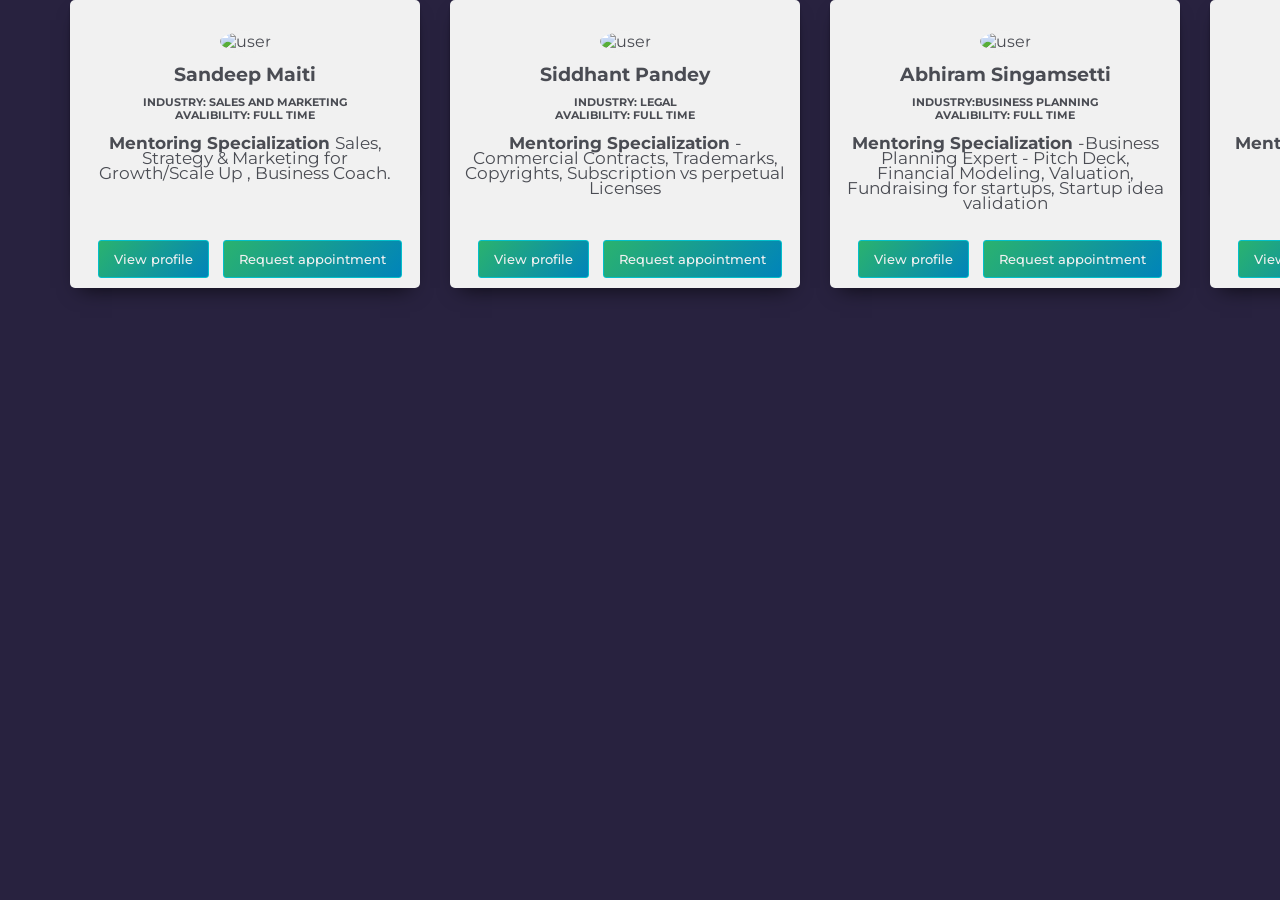
==== index.html @ 3c351ce3 "new mantor page" ====
<!DOCTYPE html>
<html lang="en " dir="ltr">
    <head>
        <meta charset="UTF-8">
        <meta name="viewport" content="width=device-width, initial-scale=1.0">
        <title>IndianStartups</title>
        <link rel="stylesheet" href="startstyle.css">
    </head>
    <body>
     <div class="slider">
         <div class="container">
        <div class="card-container">
            <img class="round" src="img/Sandeep.jpg" alt="user">
            <h3>Sandeep Maiti</h3>
            <h6><b>Industry</b>: Sales and Marketing<br><b>Avalibility</b>: Full time</h6>
            <p>
                <b> Mentoring Specialization </b>Sales, Strategy & Marketing for Growth/Scale Up , Business Coach.
            </p>
            <div class="buttons">
                <button class="primary">
                    View profile
                </button>
                <button class="primary ghost">
                    Request appointment
                </button>
            </div>
        </div>
        </div>
        <div class="container">
            <div class="card-container">
                <img class="round" src="img/siddhant.jpeg" alt="user">
                <h3>Siddhant Pandey </h3>
                <h6><b>Industry</b>: Legal<br><b>Avalibility</b>: Full time</h6>
                <p>
                    <b> Mentoring Specialization </b>-Commercial Contracts, Trademarks, Copyrights, Subscription vs perpetual Licenses
                </p>
                <div class="buttons">
                    <button class="primary">
                        View profile
                    </button>
                    <button class="primary ghost">
                        Request appointment
                    </button>
                </div>
            </div>
        </div>
            <div class="container">
                <div class="card-container">
                    <img class="round" src="img/Abhiram Singamsetti.png" alt="user">
                    <h3>Abhiram Singamsetti</h3>
                    <h6><b>Industry</b>:Business Planning <br><b>Avalibility</b>: Full time</h6>
                    <p>
                        <b> Mentoring Specialization </b>-Business Planning Expert - Pitch Deck, Financial Modeling, Valuation, Fundraising for startups, Startup idea validation
                    </p>
                    <div class="buttons">
                        <button class="primary">
                            View profile
                        </button>
                        <button class="primary ghost">
                            Request appointment
                        </button>
                    </div>
                </div>
                </div>
                <div class="container">
                    <div class="card-container">
                        <img class="round" src="img/Harsh Pangi.jpg" alt="user">
                        <h3>Harsh Pangi</h3>
                        <h6><b>Industry</b>: Sales and Marketing<br><b>Avalibility</b>: Full time</h6>
                        <p>
                            <b> Mentoring Specialization</b>- Patents, Trademark, Copyright
                        </p>
                        <div class="buttons">
                            <button class="primary">
                                View profile
                            </button>
                            <button class="primary ghost">
                                Request appointment
                            </button>
                        </div>
                    </div>
                    </div>
                    <div class="container">
                        <div class="card-container">
                            <img class="round" src="img/Sonali Sawant.jpg" alt="user">
                            <h3>Sonali Sawant</h3>
                            <h6><b>Industry</b>:Legal services<br><b>Avalibility</b>:Virtual Consultation (Part Time / Hourly)</h6>
                            <p>
                                <b> Mentoring Specialization </b>-Identity the best legal entity type as per your business model
                                Company/ LLP/ Partnership incorporation and DIPP registration assistance
                                Intellectual Property Rights assistance - Trademark , Copyrights , Designs & Patents filing under Start up India scheme
                                Agreements & Contracts drafting, review & vetting
                                Litigation and any other legal assistance
                            </p>
                            <div class="btn-container">
                            <div class="buttons">
                                <button class="primary">
                                    View profile
                                </button>
                                <button class="primary ghost">
                                    Request appointment
                                </button>
                            </div>
                        </div>
                        </div>
                        </div>
     </div>

    </body>
</html>
---- startstyle.css ----
@import url('https://fonts.googleapis.com/css?family=Montserrat');

* {
    box-sizing: border-box;
}

body {
    background-color: #28223f;
    font-family: Montserrat, sans-serif;
    align-items: center;
    justify-content: center;

    min-height: 100vh;
    margin: 0;
}

h3 {
    margin: 10px 0;
}

h6 {
    margin: 7px 0;
    text-transform: uppercase;
}


p {
    font-size: 17px;
    line-height: 15px;
    margin: 14px;
    height: 90px;
    overflow: hidden;
}

.more {
    display: none;
}

.slider{
    max-width: 1170px;
    width: 100%;
    height: auto;
    margin: 0 auto;
    display: flex;
}

.container{
    width: 500px;
    height: 200px;
    padding:0px;
    margin: 0 15px 25px;
    box-shadow: 0 1px 3px rgba(0, 0, 0, 0.12),0 1px 2px rgba(0, 0, 0, 0.24);
    border-radius: 10px;

    flex-basis: 33%;

    transition: 2s;
}

.container:hover{

    transform: scale(1.1);
    background: linear-gradient(130deg, #2ab26f 0%, #0084ba 100%);
    background-position: 200px 0;
}

.card-container {
    background:#f1f1f1;
    border-radius: 5px;
    box-shadow: 0px 10px 20px -10px rgba(0, 0, 0, 0.75);
    color: #4a4c53;
    padding-top: 30px;
    position: relative;
    width: 350px;
    max-width: 100%;
    text-align: center;
   
    
}

.card-container .round {
    height: 120px;
    width: 120px;
    border-radius: 100%;
    border: 1px solid #f1f1f1;
    padding: 1px;
    background: #f1f1f1;
    text-align: center;
    object-fit: cover;
}

button.primary {
    margin: 0px 0px 10px 10px;
    box-sizing: border-box;
    background: linear-gradient(130deg, #2ab26f 0%, #0084ba 100%);;
    border: 1px solid #03bfcb;
    border-radius: 3px;
    color: #f1f1f1;
    font-family: Montserrat, sans-serif;
    font-weight: 500;
    padding: 10px 15px;
    transition: 2s;
}

button.primary:hover{
    background-position: 200px 0;
    transform: scale(1.10);
}

button.primary.ghost {
    background-color: transparent;
    color: #f1f1f1;
}
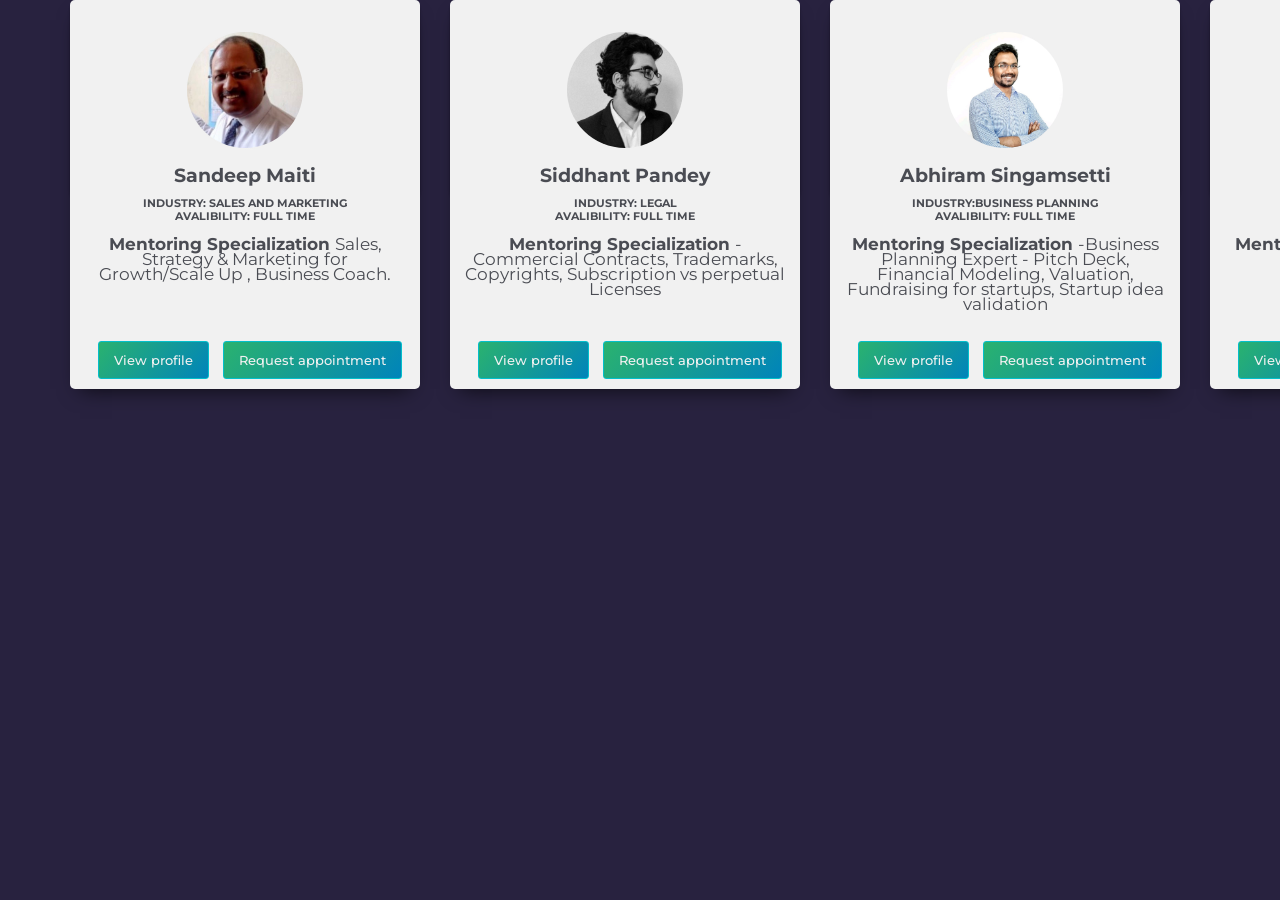
==== commit 2817ceab: "Update index.html" ====
--- a/index.html
+++ b/index.html
@@ -1,110 +1,110 @@
-<!DOCTYPE html>
-<html lang="en " dir="ltr">
-    <head>
-        <meta charset="UTF-8">
-        <meta name="viewport" content="width=device-width, initial-scale=1.0">
-        <title>IndianStartups</title>
-        <link rel="stylesheet" href="startstyle.css">
-    </head>
-    <body>
-     <div class="slider">
-         <div class="container">
-        <div class="card-container">
-            <img class="round" src="img/Sandeep.jpg" alt="user">
-            <h3>Sandeep Maiti</h3>
-            <h6><b>Industry</b>: Sales and Marketing<br><b>Avalibility</b>: Full time</h6>
-            <p>
-                <b> Mentoring Specialization </b>Sales, Strategy & Marketing for Growth/Scale Up , Business Coach.
-            </p>
-            <div class="buttons">
-                <button class="primary">
-                    View profile
-                </button>
-                <button class="primary ghost">
-                    Request appointment
-                </button>
-            </div>
-        </div>
-        </div>
-        <div class="container">
-            <div class="card-container">
-                <img class="round" src="img/siddhant.jpeg" alt="user">
-                <h3>Siddhant Pandey </h3>
-                <h6><b>Industry</b>: Legal<br><b>Avalibility</b>: Full time</h6>
-                <p>
-                    <b> Mentoring Specialization </b>-Commercial Contracts, Trademarks, Copyrights, Subscription vs perpetual Licenses
-                </p>
-                <div class="buttons">
-                    <button class="primary">
-                        View profile
-                    </button>
-                    <button class="primary ghost">
-                        Request appointment
-                    </button>
-                </div>
-            </div>
-        </div>
-            <div class="container">
-                <div class="card-container">
-                    <img class="round" src="img/Abhiram Singamsetti.png" alt="user">
-                    <h3>Abhiram Singamsetti</h3>
-                    <h6><b>Industry</b>:Business Planning <br><b>Avalibility</b>: Full time</h6>
-                    <p>
-                        <b> Mentoring Specialization </b>-Business Planning Expert - Pitch Deck, Financial Modeling, Valuation, Fundraising for startups, Startup idea validation
-                    </p>
-                    <div class="buttons">
-                        <button class="primary">
-                            View profile
-                        </button>
-                        <button class="primary ghost">
-                            Request appointment
-                        </button>
-                    </div>
-                </div>
-                </div>
-                <div class="container">
-                    <div class="card-container">
-                        <img class="round" src="img/Harsh Pangi.jpg" alt="user">
-                        <h3>Harsh Pangi</h3>
-                        <h6><b>Industry</b>: Sales and Marketing<br><b>Avalibility</b>: Full time</h6>
-                        <p>
-                            <b> Mentoring Specialization</b>- Patents, Trademark, Copyright
-                        </p>
-                        <div class="buttons">
-                            <button class="primary">
-                                View profile
-                            </button>
-                            <button class="primary ghost">
-                                Request appointment
-                            </button>
-                        </div>
-                    </div>
-                    </div>
-                    <div class="container">
-                        <div class="card-container">
-                            <img class="round" src="img/Sonali Sawant.jpg" alt="user">
-                            <h3>Sonali Sawant</h3>
-                            <h6><b>Industry</b>:Legal services<br><b>Avalibility</b>:Virtual Consultation (Part Time / Hourly)</h6>
-                            <p>
-                                <b> Mentoring Specialization </b>-Identity the best legal entity type as per your business model
-                                Company/ LLP/ Partnership incorporation and DIPP registration assistance
-                                Intellectual Property Rights assistance - Trademark , Copyrights , Designs & Patents filing under Start up India scheme
-                                Agreements & Contracts drafting, review & vetting
-                                Litigation and any other legal assistance
-                            </p>
-                            <div class="btn-container">
-                            <div class="buttons">
-                                <button class="primary">
-                                    View profile
-                                </button>
-                                <button class="primary ghost">
-                                    Request appointment
-                                </button>
-                            </div>
-                        </div>
-                        </div>
-                        </div>
-     </div>
-
-    </body>
-</html>+<!DOCTYPE html>
+<html lang="en " dir="ltr">
+    <head>
+        <meta charset="UTF-8">
+        <meta name="viewport" content="width=device-width, initial-scale=1.0">
+        <title>IndianStartups</title>
+        <link rel="stylesheet" href="startstyle.css">
+    </head>
+    <body>
+     <div class="slider">
+         <div class="container">
+        <div class="card-container">
+            <img class="round" src="img/Sandeep.jpg" alt="user">
+            <h3>Sandeep Maiti</h3>
+            <h6><b>Industry</b>: Sales and Marketing<br><b>Avalibility</b>: Full time</h6>
+            <p>
+                <b> Mentoring Specialization </b>Sales, Strategy & Marketing for Growth/Scale Up , Business Coach.
+            </p>
+            <div class="buttons">
+                <button class="primary">
+                    View profile
+                </button>
+                <button class="primary ghost">
+                    Request appointment
+                </button>
+            </div>
+        </div>
+        </div>
+        <div class="container">
+            <div class="card-container">
+                <img class="round" src="img/siddhant.jpeg" alt="user">
+                <h3>Siddhant Pandey </h3>
+                <h6><b>Industry</b>: Legal<br><b>Avalibility</b>: Full time</h6>
+                <p>
+                    <b> Mentoring Specialization </b>-Commercial Contracts, Trademarks, Copyrights, Subscription vs perpetual Licenses
+                </p>
+                <div class="buttons">
+                    <button class="primary">
+                        View profile
+                    </button>
+                    <button class="primary ghost">
+                        Request appointment
+                    </button>
+                </div>
+            </div>
+        </div>
+            <div class="container">
+                <div class="card-container">
+                    <img class="round" src="img/Abhiram Singamsetti.png" alt="user">
+                    <h3>Abhiram Singamsetti</h3>
+                    <h6><b>Industry</b>:Business Planning <br><b>Avalibility</b>: Full time</h6>
+                    <p>
+                        <b> Mentoring Specialization </b>-Business Planning Expert - Pitch Deck, Financial Modeling, Valuation, Fundraising for startups, Startup idea validation
+                    </p>
+                    <div class="buttons">
+                        <button class="primary">
+                            View profile
+                        </button>
+                        <button class="primary ghost">
+                            Request appointment
+                        </button>
+                    </div>
+                </div>
+                </div>
+                <div class="container">
+                    <div class="card-container">
+                        <img class="round" src="img/Harsh Pangi.jpg" alt="user">
+                        <h3>Harsh Pangi</h3>
+                        <h6><b>Industry</b>: Sales and Marketing<br><b>Avalibility</b>: Full time</h6>
+                        <p>
+                            <b> Mentoring Specialization</b>- Patents, Trademark, Copyright
+                        </p>
+                        <div class="buttons">
+                            <button class="primary">
+                                View profile
+                            </button>
+                            <button class="primary ghost">
+                                Request appointment
+                            </button>
+                        </div>
+                    </div>
+                    </div>
+                    <div class="container">
+                        <div class="card-container">
+                            <img class="round" src="img/Sonali Sawant.jpg" alt="user">
+                            <h3>Sonali Sawant</h3>
+                            <h6><b>Industry</b>:Legal services<br><b>Avalibility</b>:Virtual Consultation (Part Time / Hourly)</h6>
+                            <p>
+                                <b> Mentoring Specialization </b>-Identity the best legal entity type as per your business model
+                                Company/ LLP/ Partnership incorporation and DIPP registration assistance
+                                Intellectual Property Rights <b><a  href="">Read more...</a> </b> assistance - Trademark , Copyrights , Designs & Patents filing under Start up India scheme
+                                Agreements & Contracts drafting, review & vetting
+                                Litigation and any other legal assistance
+                            </p>
+                            <div class="btn-container">
+                            <div class="buttons">
+                                <button class="primary">
+                                    View profile
+                                </button>
+                                <button class="primary ghost">
+                                    Request appointment
+                                </button>
+                            </div>
+                        </div>
+                        </div>
+                        </div>
+     </div>
+
+    </body>
+</html>
--- a/startstyle.css
+++ b/startstyle.css
@@ -1,113 +1,113 @@
-@import url('https://fonts.googleapis.com/css?family=Montserrat');
-
-* {
-    box-sizing: border-box;
-}
-
-body {
-    background-color: #28223f;
-    font-family: Montserrat, sans-serif;
-    align-items: center;
-    justify-content: center;
-
-    min-height: 100vh;
-    margin: 0;
-}
-
-h3 {
-    margin: 10px 0;
-}
-
-h6 {
-    margin: 7px 0;
-    text-transform: uppercase;
-}
-
-
-p {
-    font-size: 17px;
-    line-height: 15px;
-    margin: 14px;
-    height: 90px;
-    overflow: hidden;
-}
-
-.more {
-    display: none;
-}
-
-.slider{
-    max-width: 1170px;
-    width: 100%;
-    height: auto;
-    margin: 0 auto;
-    display: flex;
-}
-
-.container{
-    width: 500px;
-    height: 200px;
-    padding:0px;
-    margin: 0 15px 25px;
-    box-shadow: 0 1px 3px rgba(0, 0, 0, 0.12),0 1px 2px rgba(0, 0, 0, 0.24);
-    border-radius: 10px;
-
-    flex-basis: 33%;
-
-    transition: 2s;
-}
-
-.container:hover{
-
-    transform: scale(1.1);
-    background: linear-gradient(130deg, #2ab26f 0%, #0084ba 100%);
-    background-position: 200px 0;
-}
-
-.card-container {
-    background:#f1f1f1;
-    border-radius: 5px;
-    box-shadow: 0px 10px 20px -10px rgba(0, 0, 0, 0.75);
-    color: #4a4c53;
-    padding-top: 30px;
-    position: relative;
-    width: 350px;
-    max-width: 100%;
-    text-align: center;
-   
-    
-}
-
-.card-container .round {
-    height: 120px;
-    width: 120px;
-    border-radius: 100%;
-    border: 1px solid #f1f1f1;
-    padding: 1px;
-    background: #f1f1f1;
-    text-align: center;
-    object-fit: cover;
-}
-
-button.primary {
-    margin: 0px 0px 10px 10px;
-    box-sizing: border-box;
-    background: linear-gradient(130deg, #2ab26f 0%, #0084ba 100%);;
-    border: 1px solid #03bfcb;
-    border-radius: 3px;
-    color: #f1f1f1;
-    font-family: Montserrat, sans-serif;
-    font-weight: 500;
-    padding: 10px 15px;
-    transition: 2s;
-}
-
-button.primary:hover{
-    background-position: 200px 0;
-    transform: scale(1.10);
-}
-
-button.primary.ghost {
-    background-color: transparent;
-    color: #f1f1f1;
-}
+@import url('https://fonts.googleapis.com/css?family=Montserrat');
+
+* {
+    box-sizing: border-box;
+}
+
+body {
+    background-color: #28223f;
+    font-family: Montserrat, sans-serif;
+    align-items: center;
+    justify-content: center;
+
+    min-height: 100vh;
+    margin: 0;
+}
+
+h3 {
+    margin: 10px 0;
+}
+
+h6 {
+    margin: 7px 0;
+    text-transform: uppercase;
+}
+
+
+p {
+    font-size: 17px;
+    line-height: 15px;
+    margin: 14px;
+    height: 90px;
+    overflow: hidden;
+}
+
+.more {
+    display: none;
+}
+
+.slider{
+    max-width: 1170px;
+    width: 100%;
+    height: auto;
+    margin: 0 auto;
+    display: flex;
+}
+
+.container{
+    width: 500px;
+    height: 200px;
+    padding:0px;
+    margin: 0 15px 25px;
+    box-shadow: 0 1px 3px rgba(0, 0, 0, 0.12),0 1px 2px rgba(0, 0, 0, 0.24);
+    border-radius: 10px;
+
+    flex-basis: 33%;
+
+    transition: 2s;
+}
+
+.container:hover{
+
+    transform: scale(1.1);
+    background: linear-gradient(130deg, #2ab26f 0%, #0084ba 100%);
+    background-position: 200px 0;
+}
+
+.card-container {
+    background:#f1f1f1;
+    border-radius: 5px;
+    box-shadow: 0px 10px 20px -10px rgba(0, 0, 0, 0.75);
+    color: #4a4c53;
+    padding-top: 30px;
+    position: relative;
+    width: 350px;
+    max-width: 100%;
+    text-align: center;
+   
+    
+}
+
+.card-container .round {
+    height: 120px;
+    width: 120px;
+    border-radius: 100%;
+    border: 1px solid #f1f1f1;
+    padding: 1px;
+    background: #f1f1f1;
+    text-align: center;
+    object-fit: cover;
+}
+
+button.primary {
+    margin: 0px 0px 10px 10px;
+    box-sizing: border-box;
+    background: linear-gradient(130deg, #2ab26f 0%, #0084ba 100%);;
+    border: 1px solid #03bfcb;
+    border-radius: 3px;
+    color: #f1f1f1;
+    font-family: Montserrat, sans-serif;
+    font-weight: 500;
+    padding: 10px 15px;
+    transition: 2s;
+}
+
+button.primary:hover{
+    background-position: 200px 0;
+    transform: scale(1.10);
+}
+
+button.primary.ghost {
+    background-color: transparent;
+    color: #f1f1f1;
+}
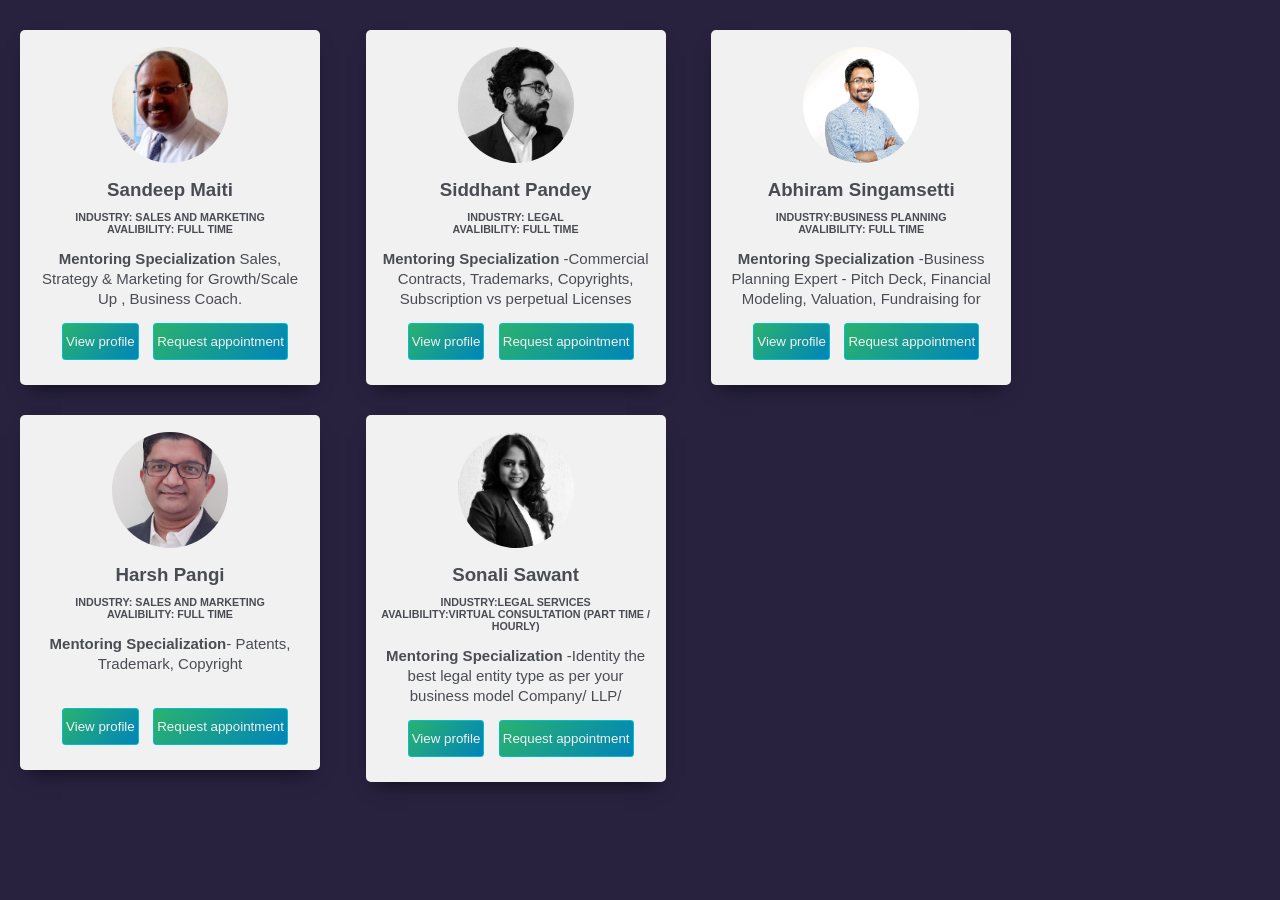
==== commit 2fb5bf22: "Add files via upload" ====
--- a/index.html
+++ b/index.html
@@ -4,7 +4,7 @@
         <meta charset="UTF-8">
         <meta name="viewport" content="width=device-width, initial-scale=1.0">
         <title>IndianStartups</title>
-        <link rel="stylesheet" href="startstyle.css">
+        <link rel="stylesheet"  href="startstyle.css">
     </head>
     <body>
      <div class="slider">
@@ -24,8 +24,9 @@
                     Request appointment
                 </button>
             </div>
-        </div>
-        </div>
+        </div>   
+    </div>
+
         <div class="container">
             <div class="card-container">
                 <img class="round" src="img/siddhant.jpeg" alt="user">
@@ -44,6 +45,7 @@
                 </div>
             </div>
         </div>
+
             <div class="container">
                 <div class="card-container">
                     <img class="round" src="img/Abhiram Singamsetti.png" alt="user">
@@ -61,7 +63,8 @@
                         </button>
                     </div>
                 </div>
-                </div>
+            </div>
+
                 <div class="container">
                     <div class="card-container">
                         <img class="round" src="img/Harsh Pangi.jpg" alt="user">
@@ -78,8 +81,9 @@
                                 Request appointment
                             </button>
                         </div>
-                    </div>
-                    </div>
+                    </div>  
+                </div>
+
                     <div class="container">
                         <div class="card-container">
                             <img class="round" src="img/Sonali Sawant.jpg" alt="user">
@@ -87,8 +91,8 @@
                             <h6><b>Industry</b>:Legal services<br><b>Avalibility</b>:Virtual Consultation (Part Time / Hourly)</h6>
                             <p>
                                 <b> Mentoring Specialization </b>-Identity the best legal entity type as per your business model
-                                Company/ LLP/ Partnership incorporation and DIPP registration assistance
-                                Intellectual Property Rights <b><a  href="">Read more...</a> </b> assistance - Trademark , Copyrights , Designs & Patents filing under Start up India scheme
+                                Company/ LLP/ Partnership incorporation and DIPP registration assistance 
+                                Intellectual  Property Rights  assistance <a href="">Read more...</a> - Trademark , Copyrights , Designs & Patents filing under Start up India scheme
                                 Agreements & Contracts drafting, review & vetting
                                 Litigation and any other legal assistance
                             </p>
@@ -101,10 +105,10 @@
                                     Request appointment
                                 </button>
                             </div>
-                        </div>
-                        </div>
-                        </div>
-     </div>
-
+                        </div>   
+                    </div>      
+                </div>
+            </div>
+        </div>
     </body>
-</html>
+</html>
--- a/startstyle.css
+++ b/startstyle.css
@@ -1,4 +1,4 @@
-@import url('https://fonts.googleapis.com/css?family=Montserrat');
+@import url('https://fonts.googleapis.com/css?family=Roboto Slab');
 
 * {
     box-sizing: border-box;
@@ -9,8 +9,6 @@
     font-family: Montserrat, sans-serif;
     align-items: center;
     justify-content: center;
-
-    min-height: 100vh;
     margin: 0;
 }
 
@@ -25,10 +23,10 @@
 
 
 p {
-    font-size: 17px;
-    line-height: 15px;
+    font-size: 15px;
+    line-height: 20px;
     margin: 14px;
-    height: 90px;
+    height: 60px;
     overflow: hidden;
 }
 
@@ -36,43 +34,45 @@
     display: none;
 }
 
-.slider{
-    max-width: 1170px;
-    width: 100%;
-    height: auto;
-    margin: 0 auto;
-    display: flex;
+
+.slider::after{
+    content: "";
+    display: table;
+    clear: both;
 }
 
+@media screen and(max-width:600px)
+{
+    .container{
+        width: 100%;
+        display:block;
+        margin-bottom: 20px;
+
+    }
+}
 .container{
-    width: 500px;
-    height: 200px;
-    padding:0px;
-    margin: 0 15px 25px;
-    box-shadow: 0 1px 3px rgba(0, 0, 0, 0.12),0 1px 2px rgba(0, 0, 0, 0.24);
-    border-radius: 10px;
-
-    flex-basis: 33%;
-
-    transition: 2s;
+    width: 27%;
+    padding:0px 10px;
+    float: left;
+    transition: 1s;
 }
 
 .container:hover{
 
     transform: scale(1.1);
-    background: linear-gradient(130deg, #2ab26f 0%, #0084ba 100%);
     background-position: 200px 0;
 }
 
 .card-container {
     background:#f1f1f1;
     border-radius: 5px;
+    max-width: 300px;
     box-shadow: 0px 10px 20px -10px rgba(0, 0, 0, 0.75);
     color: #4a4c53;
-    padding-top: 30px;
+    padding-top: 15px;
+    padding-bottom: 15px;
+    margin: 30px 10px 0px 10px;
     position: relative;
-    width: 350px;
-    max-width: 100%;
     text-align: center;
    
     
@@ -98,8 +98,9 @@
     color: #f1f1f1;
     font-family: Montserrat, sans-serif;
     font-weight: 500;
-    padding: 10px 15px;
-    transition: 2s;
+    padding: 10px 3px;
+    transition: 1s;
+    text-align: left;
 }
 
 button.primary:hover{
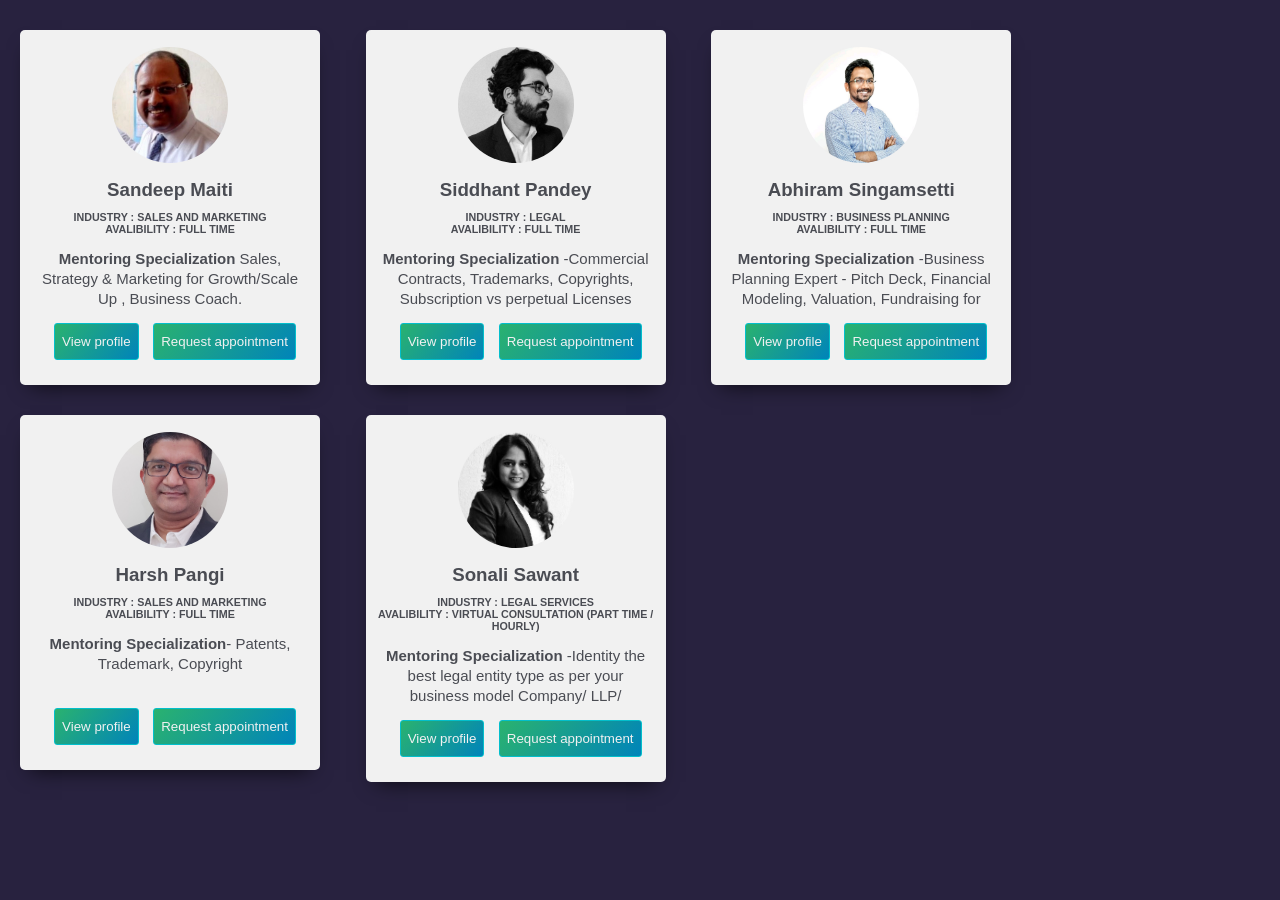
==== commit 7c05d35a: "Add files via upload" ====
--- a/index.html
+++ b/index.html
@@ -12,7 +12,7 @@
         <div class="card-container">
             <img class="round" src="img/Sandeep.jpg" alt="user">
             <h3>Sandeep Maiti</h3>
-            <h6><b>Industry</b>: Sales and Marketing<br><b>Avalibility</b>: Full time</h6>
+            <h6><b>Industry </b> : Sales and Marketing<br><b>Avalibility</b> : Full time</h6>
             <p>
                 <b> Mentoring Specialization </b>Sales, Strategy & Marketing for Growth/Scale Up , Business Coach.
             </p>
@@ -31,7 +31,7 @@
             <div class="card-container">
                 <img class="round" src="img/siddhant.jpeg" alt="user">
                 <h3>Siddhant Pandey </h3>
-                <h6><b>Industry</b>: Legal<br><b>Avalibility</b>: Full time</h6>
+                <h6><b>Industry </b> : Legal<br><b>Avalibility</b> : Full time</h6>
                 <p>
                     <b> Mentoring Specialization </b>-Commercial Contracts, Trademarks, Copyrights, Subscription vs perpetual Licenses
                 </p>
@@ -50,7 +50,7 @@
                 <div class="card-container">
                     <img class="round" src="img/Abhiram Singamsetti.png" alt="user">
                     <h3>Abhiram Singamsetti</h3>
-                    <h6><b>Industry</b>:Business Planning <br><b>Avalibility</b>: Full time</h6>
+                    <h6><b>Industry </b> : Business Planning <br><b>Avalibility</b> : Full time</h6>
                     <p>
                         <b> Mentoring Specialization </b>-Business Planning Expert - Pitch Deck, Financial Modeling, Valuation, Fundraising for startups, Startup idea validation
                     </p>
@@ -69,7 +69,7 @@
                     <div class="card-container">
                         <img class="round" src="img/Harsh Pangi.jpg" alt="user">
                         <h3>Harsh Pangi</h3>
-                        <h6><b>Industry</b>: Sales and Marketing<br><b>Avalibility</b>: Full time</h6>
+                        <h6><b>Industry </b> : Sales and Marketing<br><b>Avalibility</b> : Full time</h6>
                         <p>
                             <b> Mentoring Specialization</b>- Patents, Trademark, Copyright
                         </p>
@@ -88,7 +88,7 @@
                         <div class="card-container">
                             <img class="round" src="img/Sonali Sawant.jpg" alt="user">
                             <h3>Sonali Sawant</h3>
-                            <h6><b>Industry</b>:Legal services<br><b>Avalibility</b>:Virtual Consultation (Part Time / Hourly)</h6>
+                            <h6><b>Industry </b> : Legal services<br><b>Avalibility</b> : Virtual Consultation (Part Time / Hourly)</h6>
                             <p>
                                 <b> Mentoring Specialization </b>-Identity the best legal entity type as per your business model
                                 Company/ LLP/ Partnership incorporation and DIPP registration assistance 
--- a/startstyle.css
+++ b/startstyle.css
@@ -98,7 +98,7 @@
     color: #f1f1f1;
     font-family: Montserrat, sans-serif;
     font-weight: 500;
-    padding: 10px 3px;
+    padding: 10px 7px;
     transition: 1s;
     text-align: left;
 }
